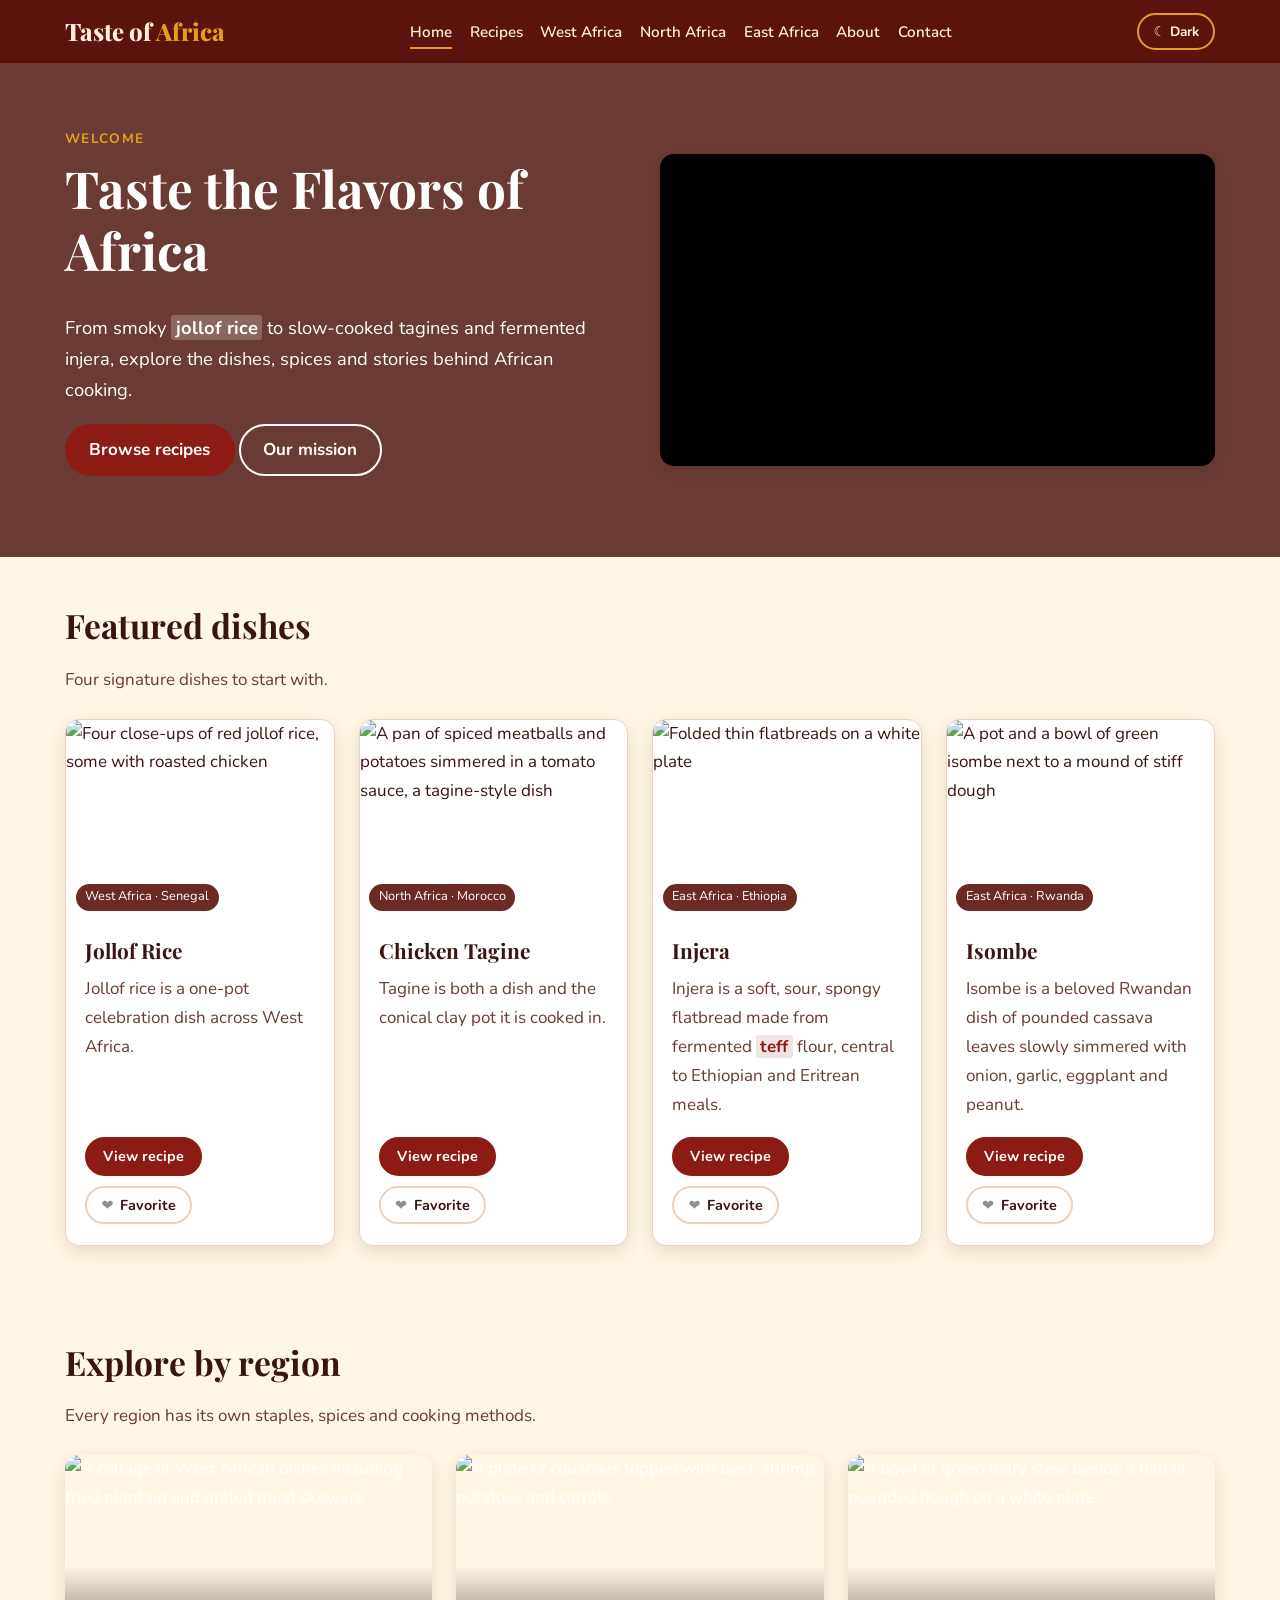
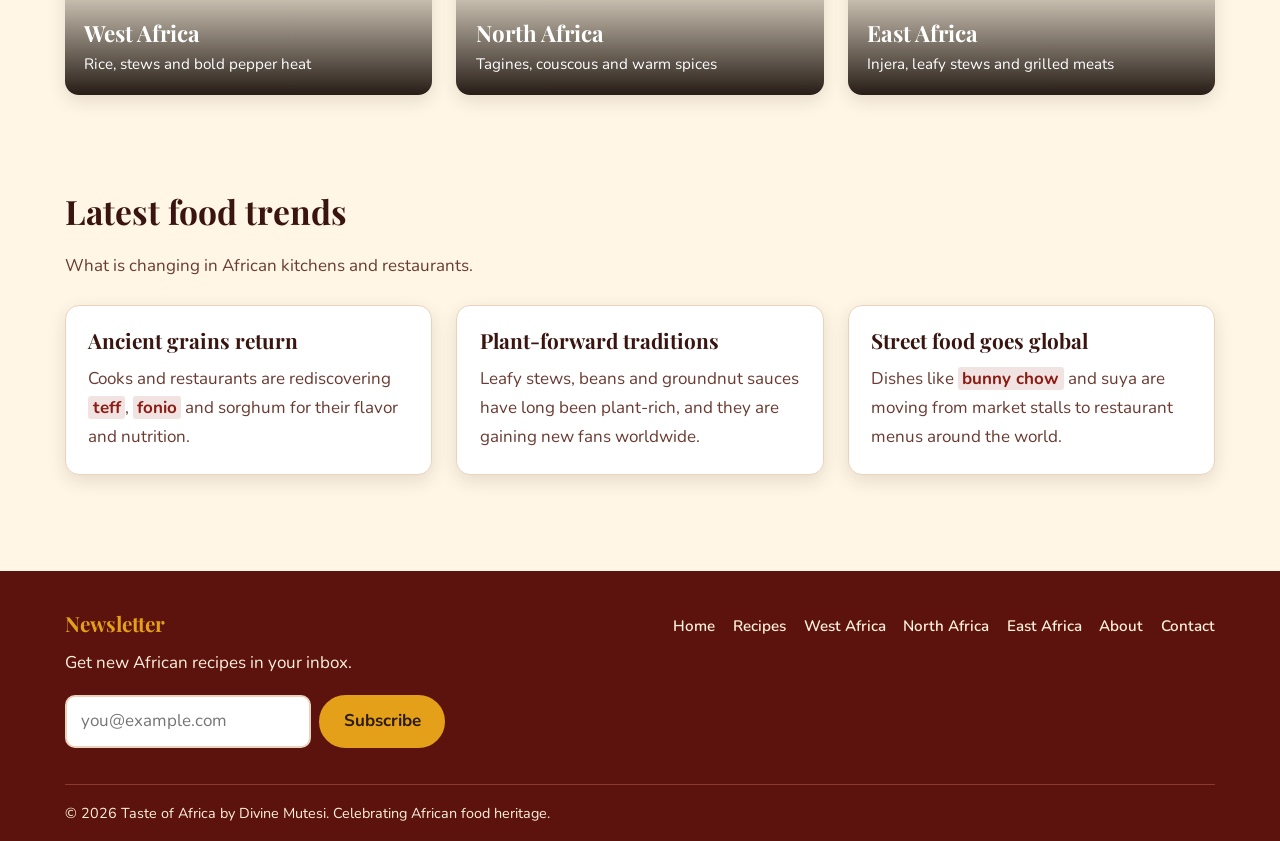
==== index.html @ f915ebe5 "add recipes page with region filter and favorites" ====
<!DOCTYPE html>
<html lang="en">
<head>
<meta charset="UTF-8">
<meta name="viewport" content="width=device-width, initial-scale=1.0">
<meta name="referrer" content="strict-origin-when-cross-origin">
<meta name="description" content="Taste of Africa celebrates African cuisine with recipes, regions and food stories.">
<title>Home | Taste of Africa</title>
<link rel="preconnect" href="https://fonts.googleapis.com">
<link rel="preconnect" href="https://fonts.gstatic.com" crossorigin>
<link href="https://fonts.googleapis.com/css2?family=Nunito:wght@400;600;700&amp;family=Playfair+Display:wght@700;800&amp;display=swap" rel="stylesheet">
<link rel="icon" href="data:image/svg+xml,%3Csvg xmlns='http://www.w3.org/2000/svg' viewBox='0 0 100 100'%3E%3Ctext y='.9em' font-size='90'%3E%F0%9F%8D%B2%3C/text%3E%3C/svg%3E">
<link rel="stylesheet" href="styles.css">
<script src="script.js" defer></script>
</head>
<body>
<a class="skip-link" href="#main">Skip to main content</a>
<header class="site-header">
<div class="site-header__inner">
<a class="logo" href="index.html">Taste of <span>Africa</span></a>
<nav aria-label="Main navigation"><ul class="nav-list"><li><a href="index.html" aria-current="page">Home</a></li><li><a href="recipes.html">Recipes</a></li><li><a href="west-africa.html">West Africa</a></li><li><a href="north-africa.html">North Africa</a></li><li><a href="east-africa.html">East Africa</a></li><li><a href="about.html">About</a></li><li><a href="contact.html">Contact</a></li></ul></nav>
<button id="theme-toggle" class="theme-toggle" type="button" aria-pressed="false">&#9790; Dark</button>
</div>
</header>
<main id="main">
<section class="hero" aria-labelledby="hero-h"><div class="container hero__grid">
<div><p class="eyebrow">Welcome</p><h1 id="hero-h">Taste the Flavors of Africa</h1>
<p class="lead">From smoky <mark>jollof rice</mark> to slow-cooked tagines and fermented injera, explore the dishes, spices and stories behind African cooking.</p>
<p><a class="btn" href="recipes.html">Browse recipes</a> <a class="btn btn--ghost" href="about.html">Our mission</a></p></div>
<div class="video"><iframe src="https://www.youtube.com/embed/evpPXaoyurE" title="60 rich African meals and their country of origin" allow="accelerometer; autoplay; clipboard-write; encrypted-media; gyroscope; picture-in-picture; web-share" referrerpolicy="strict-origin-when-cross-origin" allowfullscreen></iframe></div></div></section>
<section class="section container" aria-labelledby="feat-h"><h2 id="feat-h">Featured dishes</h2><p class="sub">Four signature dishes to start with.</p><div class="grid"><article class="card recipe-card" data-id="jollof-rice" data-region="west-africa">
<figure class="card__figure"><img src="images/jollof-rice.jpeg" alt="Four close-ups of red jollof rice, some with roasted chicken" loading="lazy"><figcaption class="card__cap">West Africa &middot; Senegal</figcaption></figure>
<div class="card__body"><h3><a href="jollof-rice.html">Jollof Rice</a></h3><p>Jollof rice is a one-pot celebration dish across West Africa.</p>
<div class="card__actions"><a class="btn btn--sm" href="jollof-rice.html">View recipe</a><button class="fav-btn" type="button" data-id="jollof-rice" aria-pressed="false"><span class="heart" aria-hidden="true">&#10084;</span> <span class="fav-label">Favorite</span></button></div></div></article><article class="card recipe-card" data-id="tagine" data-region="north-africa">
<figure class="card__figure"><img src="images/tagine.jpeg" alt="A pan of spiced meatballs and potatoes simmered in a tomato sauce, a tagine-style dish" loading="lazy"><figcaption class="card__cap">North Africa &middot; Morocco</figcaption></figure>
<div class="card__body"><h3><a href="tagine.html">Chicken Tagine</a></h3><p>Tagine is both a dish and the conical clay pot it is cooked in.</p>
<div class="card__actions"><a class="btn btn--sm" href="tagine.html">View recipe</a><button class="fav-btn" type="button" data-id="tagine" aria-pressed="false"><span class="heart" aria-hidden="true">&#10084;</span> <span class="fav-label">Favorite</span></button></div></div></article><article class="card recipe-card" data-id="injera" data-region="east-africa">
<figure class="card__figure"><img src="images/injera.jpeg" alt="Folded thin flatbreads on a white plate" loading="lazy"><figcaption class="card__cap">East Africa &middot; Ethiopia</figcaption></figure>
<div class="card__body"><h3><a href="injera.html">Injera</a></h3><p>Injera is a soft, sour, spongy flatbread made from fermented <mark>teff</mark> flour, central to Ethiopian and Eritrean meals.</p>
<div class="card__actions"><a class="btn btn--sm" href="injera.html">View recipe</a><button class="fav-btn" type="button" data-id="injera" aria-pressed="false"><span class="heart" aria-hidden="true">&#10084;</span> <span class="fav-label">Favorite</span></button></div></div></article><article class="card recipe-card" data-id="isombe" data-region="east-africa">
<figure class="card__figure"><img src="images/isombe.jpeg" alt="A pot and a bowl of green isombe next to a mound of stiff dough" loading="lazy"><figcaption class="card__cap">East Africa &middot; Rwanda</figcaption></figure>
<div class="card__body"><h3><a href="isombe.html">Isombe</a></h3><p>Isombe is a beloved Rwandan dish of pounded cassava leaves slowly simmered with onion, garlic, eggplant and peanut.</p>
<div class="card__actions"><a class="btn btn--sm" href="isombe.html">View recipe</a><button class="fav-btn" type="button" data-id="isombe" aria-pressed="false"><span class="heart" aria-hidden="true">&#10084;</span> <span class="fav-label">Favorite</span></button></div></div></article></div></section>
<section class="section container" aria-labelledby="reg-h"><h2 id="reg-h">Explore by region</h2><p class="sub">Every region has its own staples, spices and cooking methods.</p>
<div class="grid grid--3">
<a class="region-card" href="west-africa.html"><img src="images/westafrican-dish.jpeg" alt="A collage of West African dishes including fried plantain and grilled meat skewers" loading="lazy"><span><strong>West Africa</strong>Rice, stews and bold pepper heat</span></a>
<a class="region-card" href="north-africa.html"><img src="images/northafrican-dish.jpeg" alt="A plate of couscous topped with beef, shrimp, potatoes and carrots" loading="lazy"><span><strong>North Africa</strong>Tagines, couscous and warm spices</span></a>
<a class="region-card" href="east-africa.html"><img src="images/east-africa.jpg" alt="A bowl of green leafy stew beside a ball of pounded dough on a white plate" loading="lazy"><span><strong>East Africa</strong>Injera, leafy stews and grilled meats</span></a></div></section>
<section class="section container" aria-labelledby="trend-h"><h2 id="trend-h">Latest food trends</h2><p class="sub">What is changing in African kitchens and restaurants.</p>
<div class="grid grid--3">
<article class="card card--text"><h3>Ancient grains return</h3><p>Cooks and restaurants are rediscovering <mark>teff</mark>, <mark>fonio</mark> and sorghum for their flavor and nutrition.</p></article>
<article class="card card--text"><h3>Plant-forward traditions</h3><p>Leafy stews, beans and groundnut sauces have long been plant-rich, and they are gaining new fans worldwide.</p></article>
<article class="card card--text"><h3>Street food goes global</h3><p>Dishes like <mark>bunny chow</mark> and suya are moving from market stalls to restaurant menus around the world.</p></article></div></section>
</main>
<footer class="site-footer">
<div class="site-footer__inner">
<section aria-labelledby="news-h"><h2 id="news-h">Newsletter</h2><p>Get new African recipes in your inbox.</p>
<form class="newsletter-form" novalidate><label for="news-email" class="sr-only">Email address</label><input type="email" id="news-email" placeholder="you@example.com" autocomplete="email" required><button type="submit" class="btn">Subscribe</button><p class="form-msg" role="status" aria-live="polite"></p></form></section>
<nav aria-label="Footer navigation"><ul class="footer-nav"><li><a href="index.html" aria-current="page">Home</a></li><li><a href="recipes.html">Recipes</a></li><li><a href="west-africa.html">West Africa</a></li><li><a href="north-africa.html">North Africa</a></li><li><a href="east-africa.html">East Africa</a></li><li><a href="about.html">About</a></li><li><a href="contact.html">Contact</a></li></ul></nav>
</div>
<p class="copy">&copy; 2026 Taste of Africa by Divine Mutesi. Celebrating African food heritage.</p>
</footer>
</body>
</html>
---- styles.css ----
/* Taste of Africa - styles.css
   Palette inspired by African spices and landscapes: terracotta red, mustard, earthy brown, cream. */
:root{--bg:#fff6e5;--text:#3a1510;--muted:#6a3b32;--card:#ffffff;--brand:#8c1c13;--brand-dark:#5e0f09;--gold:#e3a018;--header:#5c130d;--on-header:#fff1dc;--border:#ecd2bd;--shadow:0 6px 18px rgba(59,35,20,.12);--mark:rgba(140,28,19,.12);--mark-text:#8c1c13;--r:14px;--font-head:"Playfair Display",Georgia,serif;--font-body:"Nunito",system-ui,sans-serif}
[data-theme="dark"]{--mark:rgba(240,163,127,.18);--mark-text:#f0a37f;--bg:#1c120c;--text:#f5e9d6;--muted:#d1b89a;--card:#2a1b12;--brand:#f0a37f;--brand-dark:#ffc2a3;--header:#2b0a07;--border:#4a3426;--shadow:0 6px 18px rgba(0,0,0,.5)}
*,*::before,*::after{box-sizing:border-box}
html{font-size:100%;scroll-behavior:smooth}
body{margin:0;font-family:var(--font-body);font-size:1.0625rem;line-height:1.7;background:var(--bg);color:var(--text)}
h1,h2,h3{font-family:var(--font-head);line-height:1.2;margin:0 0 .6em}
h1{font-size:clamp(2rem,5vw,3.2rem)}h2{font-size:clamp(1.5rem,3.5vw,2.1rem)}h3{font-size:1.3rem}
p{margin:0 0 1em}
a{color:var(--brand);text-underline-offset:3px}a:hover{color:var(--brand-dark)}
img{max-width:100%;display:block}
:focus-visible{outline:3px solid var(--gold);outline-offset:3px}
.container{width:min(1150px,92%);margin-inline:auto}
.section{padding-block:3rem}
.sub{color:var(--muted);margin-bottom:1.5rem}
.sr-only{position:absolute;width:1px;height:1px;margin:-1px;overflow:hidden;clip:rect(0,0,0,0);white-space:nowrap}
.skip-link{position:absolute;left:1rem;top:-4rem;background:var(--gold);color:#2b1a0e;padding:.5rem 1rem;border-radius:6px;font-weight:700;z-index:100}
.skip-link:focus{top:1rem}
mark{background:var(--mark);color:var(--mark-text);padding:0 .25em;border-radius:3px;font-weight:700}
.hero mark,.page-hero mark{background:rgba(255,255,255,.22);color:#fff}
/* header and navigation */
.site-header{background:var(--header);position:sticky;top:0;z-index:50}
.site-header__inner{width:min(1150px,94%);margin-inline:auto;display:flex;align-items:center;justify-content:space-between;gap:1rem;flex-wrap:wrap;padding:.7rem 0}
.logo{font-family:var(--font-head);font-size:1.5rem;font-weight:800;color:var(--on-header);text-decoration:none}.logo span{color:var(--gold)}
.nav-list,.footer-nav{list-style:none;margin:0;padding:0;display:flex;flex-wrap:wrap;gap:.25rem 1.1rem}
.nav-list a,.footer-nav a{color:var(--on-header);text-decoration:none;font-weight:600;font-size:.95rem;padding:.35rem 0;border-bottom:2px solid transparent;transition:color .2s,border-color .2s}
.nav-list a:hover,.footer-nav a:hover{color:var(--gold);border-color:var(--gold)}
.nav-list a[aria-current="page"]{border-color:var(--gold)}
.theme-toggle{background:transparent;color:var(--on-header);border:2px solid var(--gold);border-radius:999px;padding:.3rem .9rem;font:inherit;font-size:.85rem;font-weight:700;cursor:pointer}
.theme-toggle:hover{background:var(--gold);color:#2b1a0e}
/* buttons */
.btn{display:inline-block;background:var(--brand);color:#fff;border:2px solid var(--brand);border-radius:999px;padding:.6rem 1.4rem;font:inherit;font-weight:700;text-decoration:none;cursor:pointer;transition:transform .2s,background .2s}
[data-theme="dark"] .btn{background:var(--gold);border-color:var(--gold);color:#2b1a0e}
.btn:hover{background:var(--brand-dark);border-color:var(--brand-dark);color:#fff;transform:translateY(-2px)}
[data-theme="dark"] .btn:hover{background:#f5b93a;color:#2b1a0e}
.btn--ghost{background:transparent;color:#fff;border-color:#fff}.btn--ghost:hover{background:#fff;color:#3b2314;border-color:#fff}
.btn--sm{padding:.35rem 1rem;font-size:.9rem}
/* hero */
.hero{background:linear-gradient(rgba(70,12,8,.80),rgba(70,12,8,.80)),url("images/home-hero.jpg") center/cover;color:#fff;padding:4rem 0}
.hero__grid{display:grid;grid-template-columns:1fr 1fr;gap:2.5rem;align-items:center}
.hero h1{color:#fff}.hero .lead{font-size:1.15rem}
.eyebrow{color:var(--gold);text-transform:uppercase;letter-spacing:.1em;font-size:.85rem;font-weight:700;margin-bottom:.5rem}
.page-hero{background:linear-gradient(135deg,#5c130d,#8c1c13);color:var(--on-header);padding:3rem 0 2.2rem}.page-hero h1{color:var(--on-header)}.page-hero .lead{max-width:62ch}
.page-hero .meta{color:var(--gold);font-weight:700}
.video,.map{position:relative;aspect-ratio:16/9;border-radius:var(--r);overflow:hidden;box-shadow:var(--shadow);background:#000}
.video iframe,.map iframe{position:absolute;inset:0;width:100%;height:100%;border:0}
.video-thumb{position:absolute;inset:0;display:flex;align-items:center;justify-content:center;background:var(--thumb,#000) center/cover no-repeat #000;text-decoration:none;cursor:pointer}
.video-thumb svg{transition:transform .2s ease,opacity .2s ease;opacity:.85}
.video-thumb:hover svg{transform:scale(1.15);opacity:1}
/* cards and grids */
.grid{display:grid;grid-template-columns:repeat(auto-fit,minmax(240px,1fr));gap:1.5rem}
.grid--3{grid-template-columns:repeat(auto-fit,minmax(260px,1fr))}
.card{background:var(--card);border:1px solid var(--border);border-radius:var(--r);box-shadow:var(--shadow);overflow:hidden;display:flex;flex-direction:column;transition:transform .25s,box-shadow .25s}
.card:hover{transform:translateY(-4px)}
.card__figure{margin:0;position:relative}.card__figure img{aspect-ratio:4/3;width:100%;object-fit:cover}
.card__cap{position:absolute;left:.6rem;bottom:.6rem;background:rgba(92,19,13,.9);color:#fff;font-size:.8rem;padding:.15rem .6rem;border-radius:999px}
.card__body{padding:1.1rem 1.2rem 1.3rem;display:flex;flex-direction:column;flex:1}.card__body p{color:var(--muted);flex:1}
.card__body h3 a{text-decoration:none;color:var(--text)}.card__body h3 a:hover{color:var(--brand)}
.card__actions{display:flex;gap:.6rem;align-items:center;justify-content:space-between;flex-wrap:wrap}
.card--text{padding:1.4rem}.card--text p{color:var(--muted);margin:0}
.region-card{position:relative;display:block;border-radius:var(--r);overflow:hidden;box-shadow:var(--shadow);color:#fff;text-decoration:none;min-height:240px}
.region-card img{position:absolute;inset:0;width:100%;height:100%;object-fit:cover;transition:transform .4s}.region-card:hover img{transform:scale(1.06)}
.region-card span{position:absolute;inset:auto 0 0 0;padding:3rem 1.2rem 1.1rem;background:linear-gradient(transparent,rgba(20,10,4,.92));font-size:.95rem}
.region-card strong{display:block;font-family:var(--font-head);font-size:1.4rem}
.recipe-card.hidden{display:none}
/* favorites and filters */
.fav-btn{display:inline-flex;align-items:center;gap:.4rem;background:transparent;color:var(--text);border:2px solid var(--border);border-radius:999px;padding:.3rem .9rem;font:inherit;font-size:.9rem;font-weight:700;cursor:pointer}
.page-hero .fav-btn{color:var(--on-header);border-color:var(--on-header);margin-top:.5rem}
.fav-btn .heart{color:#8f8f8f;transition:color .2s,transform .2s}
.fav-btn.active{border-color:#d62828}.fav-btn.active .heart{color:#e63946;transform:scale(1.25)}
.filters{display:flex;flex-wrap:wrap;gap:.6rem;margin-bottom:1rem}
.filter-btn{background:var(--card);color:var(--text);border:2px solid var(--border);border-radius:999px;padding:.4rem 1.1rem;font:inherit;font-weight:700;cursor:pointer;transition:background .2s}
.filter-btn:hover{border-color:var(--brand)}
.filter-btn.active{background:var(--brand);border-color:var(--brand);color:#fff}
[data-theme="dark"] .filter-btn.active{background:var(--gold);border-color:var(--gold);color:#2b1a0e}
.status{color:var(--muted);font-weight:600}
/* recipe page */
.recipe__grid{display:grid;grid-template-columns:1fr 1fr;gap:2rem;padding-block:2.5rem}
.recipe__figure,.wide{margin:0}.recipe__figure img,.wide img{width:100%;max-height:520px;object-fit:cover;border-radius:var(--r);box-shadow:var(--shadow)}
figcaption{font-size:.9rem;color:var(--muted);margin-top:.5rem}
.panel{background:var(--card);border:1px solid var(--border);border-radius:var(--r);padding:1.4rem 1.6rem}
.panel ul{margin:0;padding-left:1.2rem}
.ingredients{list-style:none;padding:0!important}.ingredients li{padding:.45rem 0;border-bottom:1px dashed var(--border)}
.qty{font-weight:800;color:var(--brand)}
.scaler{display:flex;align-items:center;gap:.7rem;flex-wrap:wrap;margin-bottom:.8rem}
.scaler input{width:5rem}
.hint{font-size:.88rem;color:var(--muted);margin:0}
details{background:var(--card);border:1px solid var(--border);border-radius:var(--r);margin-bottom:.8rem;padding:.2rem 1.2rem}
summary{cursor:pointer;font-weight:800;padding:.7rem 0;font-size:1.1rem}
details ol{padding-left:1.3rem;margin:.2rem 0 1rem}details li{margin-bottom:.5rem}
.table{width:100%;max-width:640px;border-collapse:collapse;background:var(--card);border-radius:var(--r);overflow:hidden}
.table caption{text-align:left;color:var(--muted);font-size:.9rem;padding-bottom:.5rem}
.table th{background:var(--header);color:var(--on-header);text-align:left;padding:.7rem 1rem}.table td{padding:.7rem 1rem;border:1px solid var(--border)}
.recipe .container>section{margin-bottom:2.2rem}
.two-col{display:grid;grid-template-columns:1fr 1fr;gap:1.5rem;margin:2rem 0}
.container>section{margin-bottom:2.2rem}
.mission{background:var(--card);border-left:6px solid var(--gold);border-radius:var(--r);padding:1.6rem 1.8rem;font-size:1.15rem;box-shadow:var(--shadow)}
.back{margin-top:2rem}
.wide--small img{max-width:560px;margin-inline:auto}.wide--small figcaption{text-align:center}
/* forms */
.contact{max-width:680px}
.field{margin-bottom:1.2rem}
label{display:block;font-weight:700;margin-bottom:.3rem}
input,select,textarea{width:100%;font:inherit;color:var(--text);background:var(--card);border:2px solid var(--border);border-radius:10px;padding:.65rem .85rem;transition:border-color .2s,box-shadow .2s}
input:focus,select:focus,textarea:focus{outline:none;border-color:var(--gold);box-shadow:0 0 0 4px rgba(227,160,24,.35)}
input[aria-invalid="true"],textarea[aria-invalid="true"]{border-color:#c0392b}
.error{color:#b3261e;font-weight:700;margin:.3rem 0 0;min-height:0}
[data-theme="dark"] .error{color:#ff9a8f}
.confirmation{background:var(--card);border:2px solid var(--gold);border-radius:var(--r);padding:1.6rem;font-size:1.2rem;font-weight:700}
/* footer */
.site-footer{background:var(--header);color:var(--on-header);padding:2.5rem 0 1rem;margin-top:3rem}
.site-footer__inner{width:min(1150px,94%);margin-inline:auto;display:flex;flex-wrap:wrap;justify-content:space-between;gap:2rem}
.site-footer h2{font-size:1.3rem;color:var(--gold)}
.newsletter-form{display:flex;flex-wrap:wrap;gap:.5rem;max-width:380px}.newsletter-form input{flex:1;min-width:180px}
.newsletter-form .btn{background:var(--gold);border-color:var(--gold);color:#2b1a0e}
.form-msg{width:100%;margin:.2rem 0 0;font-weight:700}
.copy{width:min(1150px,94%);margin:1.5rem auto 0;border-top:1px solid #8c3a2e;padding-top:1rem;font-size:.9rem}
/* animation (disabled for users who prefer reduced motion) */
@media (prefers-reduced-motion:no-preference){.card,.panel,.mission{animation:rise .6s ease both}@keyframes rise{from{opacity:0;transform:translateY(14px)}to{opacity:1;transform:none}}}
@media (prefers-reduced-motion:reduce){*{transition:none!important;scroll-behavior:auto!important}}
/* responsive */
@media (max-width:820px){.hero__grid,.recipe__grid,.two-col{grid-template-columns:1fr}.hero{padding:2.5rem 0}.section{padding-block:2rem}}
@media (max-width:520px){.site-header__inner{flex-direction:column;align-items:flex-start}.card__actions{flex-direction:column;align-items:stretch}.card__actions .btn,.card__actions .fav-btn{text-align:center;justify-content:center}}
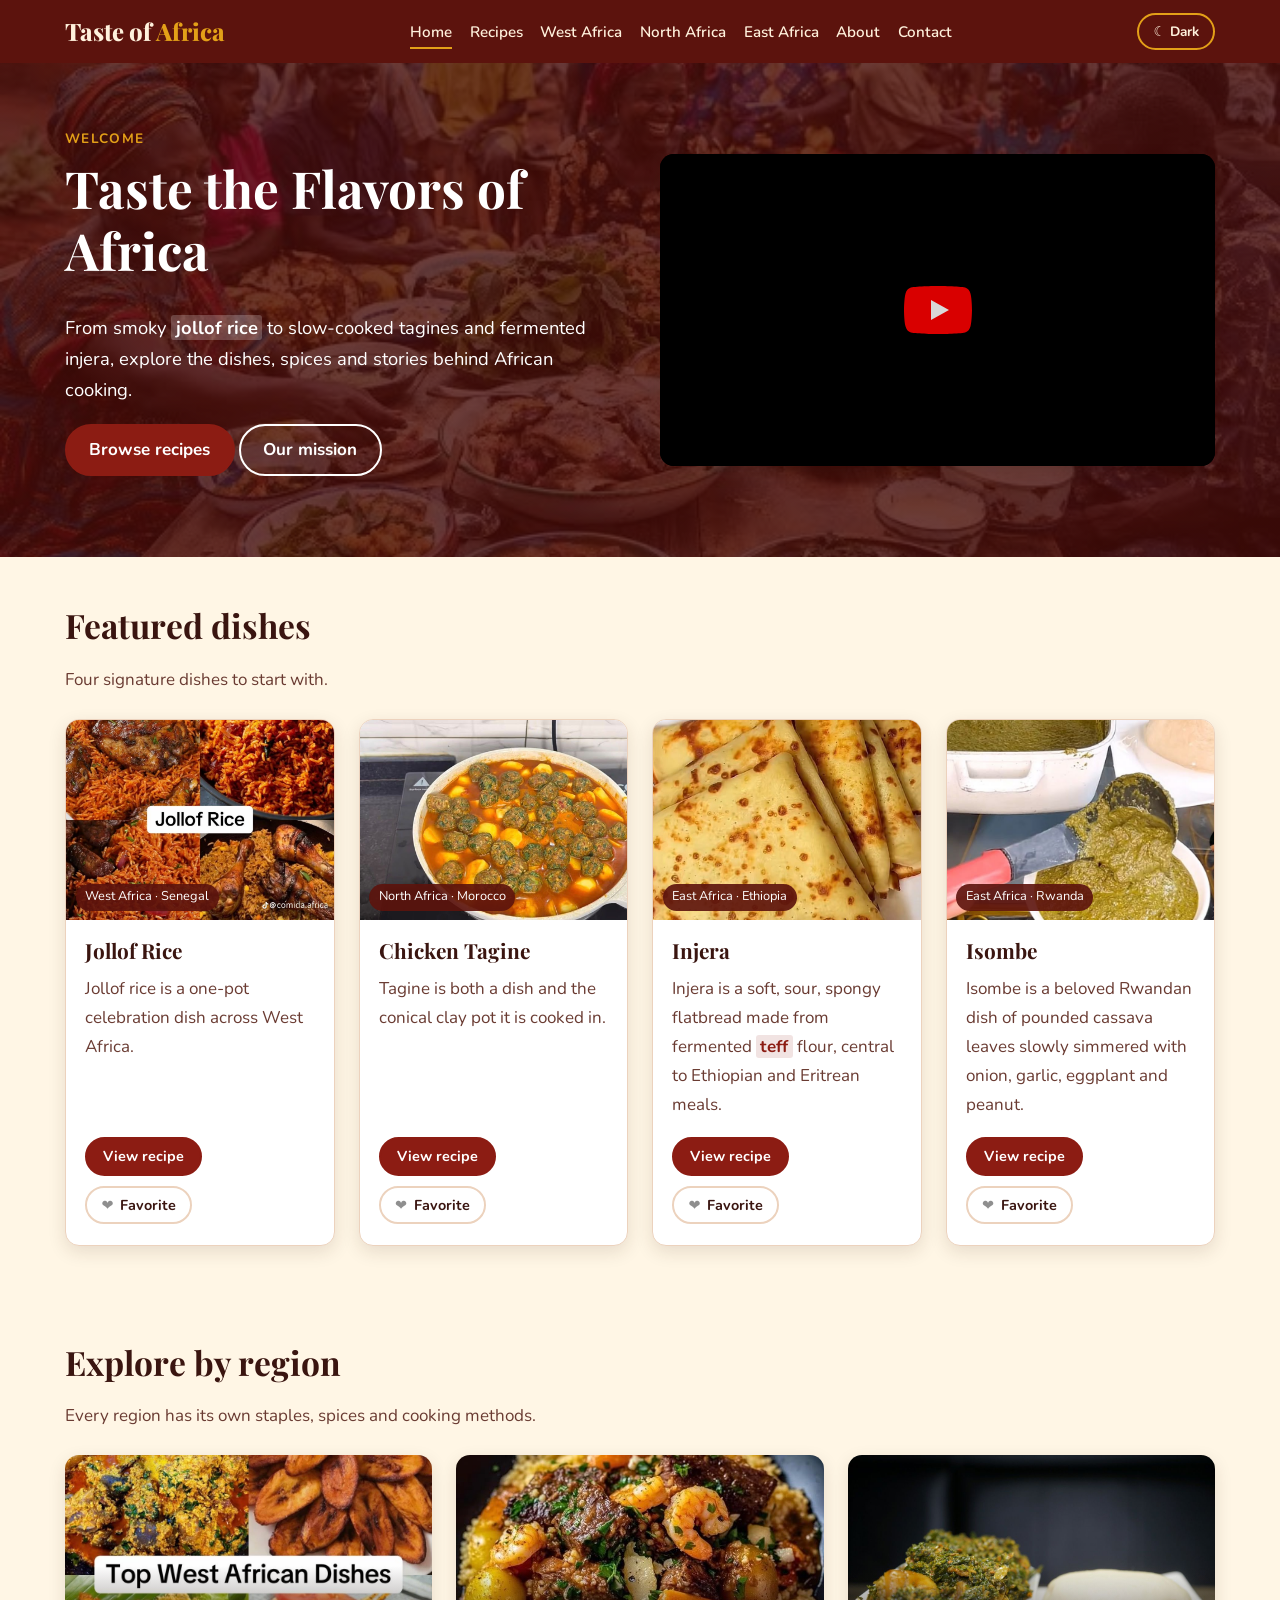
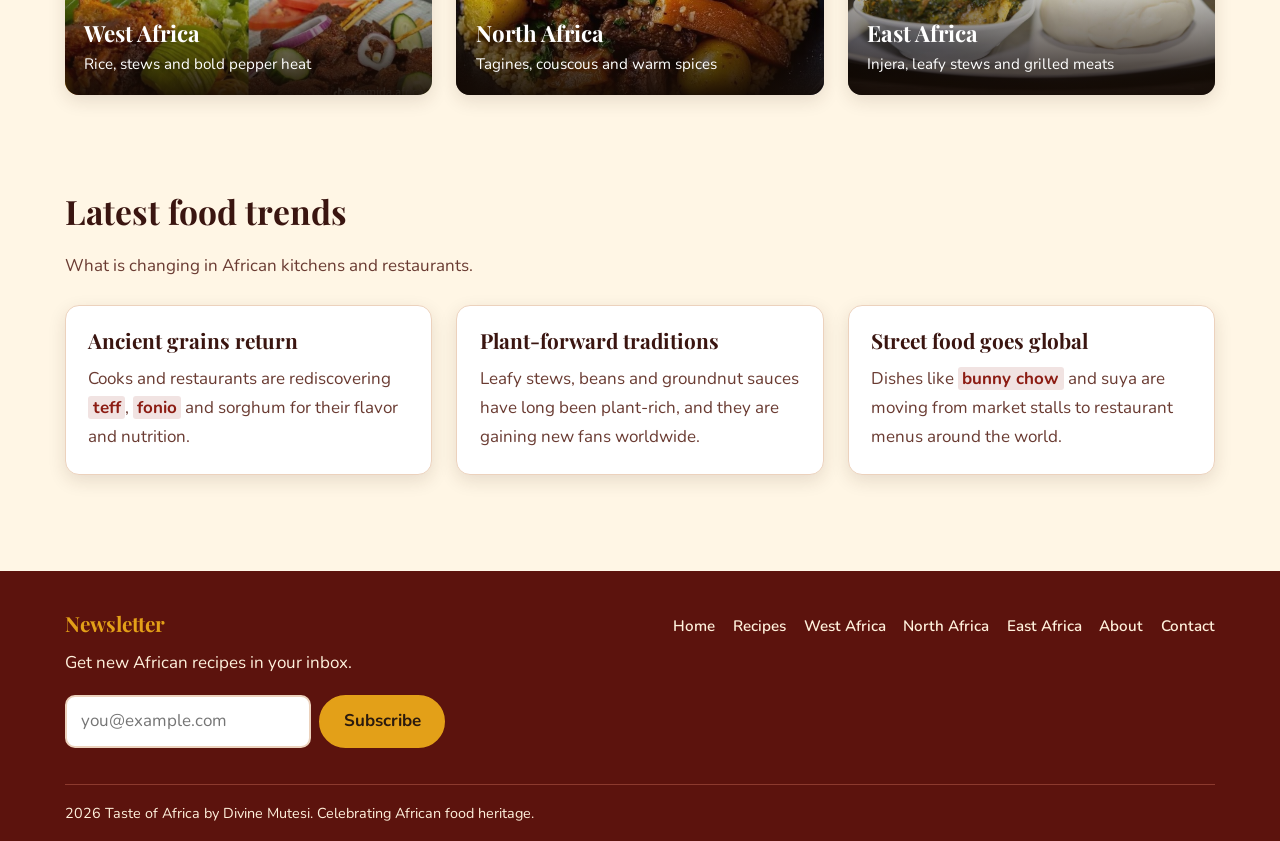
==== commit 459f0b6f: "changes" ====
--- a/index.html
+++ b/index.html
@@ -58,7 +58,7 @@
 <form class="newsletter-form" novalidate><label for="news-email" class="sr-only">Email address</label><input type="email" id="news-email" placeholder="you@example.com" autocomplete="email" required><button type="submit" class="btn">Subscribe</button><p class="form-msg" role="status" aria-live="polite"></p></form></section>
 <nav aria-label="Footer navigation"><ul class="footer-nav"><li><a href="index.html" aria-current="page">Home</a></li><li><a href="recipes.html">Recipes</a></li><li><a href="west-africa.html">West Africa</a></li><li><a href="north-africa.html">North Africa</a></li><li><a href="east-africa.html">East Africa</a></li><li><a href="about.html">About</a></li><li><a href="contact.html">Contact</a></li></ul></nav>
 </div>
-<p class="copy">&copy; 2026 Taste of Africa by Divine Mutesi. Celebrating African food heritage.</p>
+<p class="copy">2026 Taste of Africa by Divine Mutesi. Celebrating African food heritage.</p>
 </footer>
 </body>
 </html>
